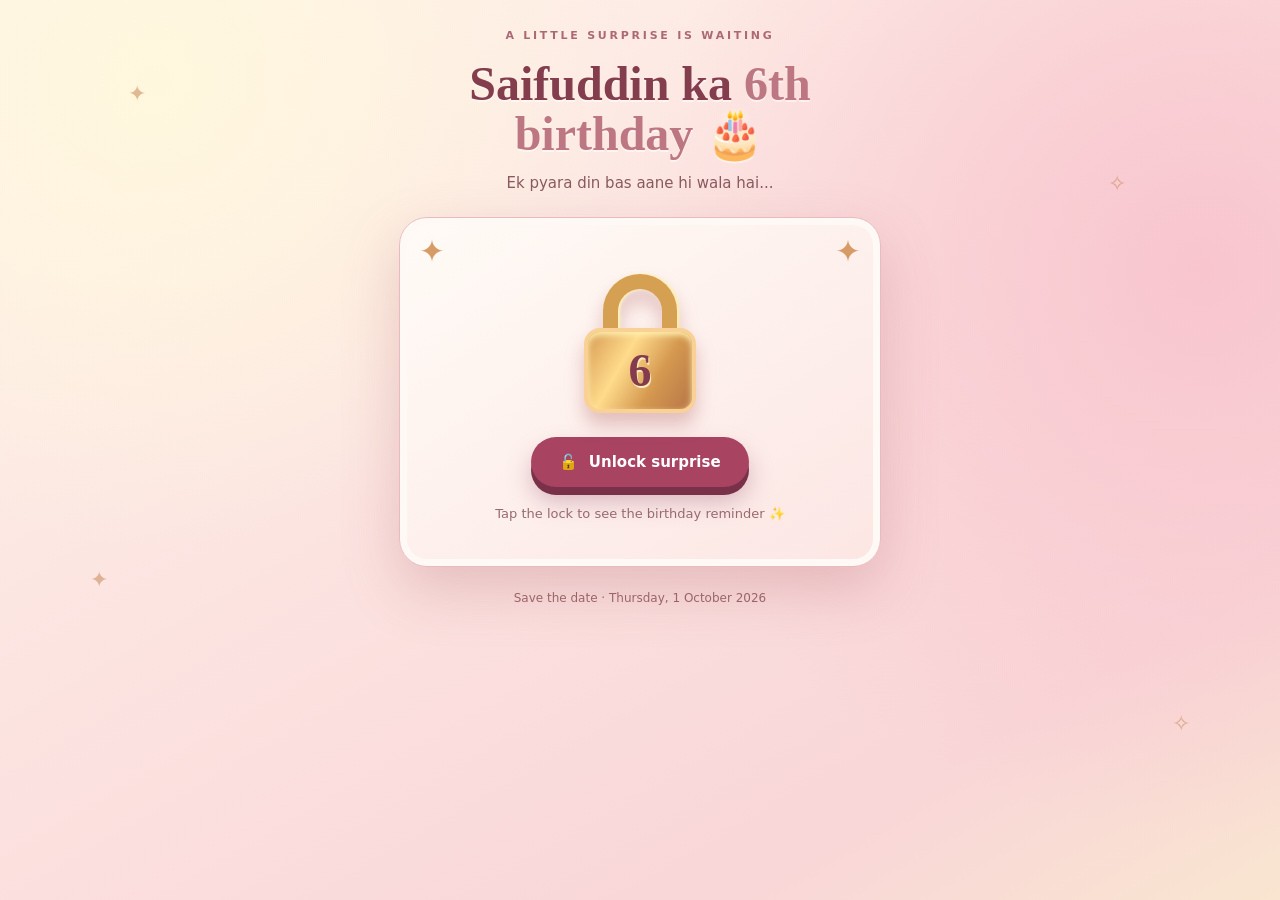
==== reminder.html @ ac8b1160 "Create reminder.html" ====
<!doctype html>
<html lang="en"><head><meta charset="utf-8"><meta name="viewport" content="width=device-width, initial-scale=1"><meta name="theme-color" content="#f7d6ce">
<title>Saifuddin's birthday is coming soon 🎂</title><meta name="description" content="Saifuddin turns 6! 1 October 2026, 5:00 PM, Maimoon Manzil, Nagpur. Tap the lock to open the birthday reminder.">
<meta property="og:type" content="website"><meta property="og:title" content="Saifuddin's 6th birthday is coming soon 🎂"><meta property="og:description" content="Tap to unlock a little birthday surprise · 1 October 2026, 5:00 PM, Nagpur"><meta property="og:image" content="https://burhanuddinraja008-alt.github.io/family-invitations/1-image-ab0e168d.jpg"><meta name="twitter:card" content="summary_large_image">
<style>
:root{font-family:Georgia,'Times New Roman',serif;color:#723740;background:#fcece8}*{box-sizing:border-box}body{margin:0;min-height:100vh;background:radial-gradient(circle at 12% 9%,#fff7dd 0,transparent 34%),radial-gradient(circle at 94% 30%,#f8c5ce 0,transparent 42%),linear-gradient(150deg,#fff4eb,#f9d6d8 80%,#f9e5d0);overflow-x:hidden}.sparkles{position:fixed;inset:0;pointer-events:none;overflow:hidden}.sparkles i{position:absolute;font-style:normal;color:#c78957;opacity:.55;font-size:22px;animation:float 6s ease-in-out infinite}.sparkles i:nth-child(1){top:9%;left:10%}.sparkles i:nth-child(2){top:19%;right:12%;animation-delay:-2s}.sparkles i:nth-child(3){top:63%;left:7%;animation-delay:-4s}.sparkles i:nth-child(4){top:79%;right:7%;animation-delay:-3s}.page{position:relative;width:min(100%,520px);margin:auto;padding:28px 19px 52px;text-align:center}.eyebrow{font:700 11px/1.5 system-ui,sans-serif;letter-spacing:.25em;text-transform:uppercase;color:#ac6974;margin:0 0 14px}.intro{font-size:clamp(30px,9vw,48px);line-height:1.06;color:#843d4c;margin:0;text-shadow:0 2px #fff8}.intro em{font-style:normal;color:#bd7783}.sub{font:500 15px/1.5 system-ui,sans-serif;color:#8a5a60;margin:12px auto 22px}.card{background:linear-gradient(145deg,#fffbf6,#fce6e4);border:1px solid #e9bbc0;border-radius:28px;box-shadow:0 22px 55px #a8536140, inset 0 0 0 7px #fff9f5;padding:25px 20px;position:relative;overflow:hidden;min-height:350px}.card:before,.card:after{content:'✦';position:absolute;color:#d79b65;font-size:31px;top:15px;left:19px}.card:after{left:auto;right:19px}.lock-wrap{height:185px;display:grid;place-items:center;margin:7px auto 2px}.lock{position:relative;width:124px;height:141px;filter:drop-shadow(0 12px 9px #ae606358);transition:transform .7s}.shackle{position:absolute;top:2px;left:25px;width:74px;height:86px;border:15px solid #d6a052;border-bottom:0;border-radius:45px 45px 0 0;box-shadow:inset 2px 0 3px #fff7b7,2px 0 3px #fff1a3;transform-origin:15px 68px;transition:transform .8s cubic-bezier(.2,.8,.2,1)}.body-lock{position:absolute;bottom:0;left:6px;width:112px;height:85px;background:linear-gradient(120deg,#d79b54,#ffdb8c 35%,#d59950 65%,#b87547);border:4px solid #f9d194;border-radius:16px;display:grid;place-items:center;color:#843b4d;font:700 46px Georgia,serif;text-shadow:1px 2px #ffedbb;box-shadow:inset 0 3px 6px #fff0b0}.open-btn{appearance:none;border:0;background:#a84362;color:#fff;padding:16px 28px;border-radius:999px;font:700 15px system-ui,sans-serif;box-shadow:0 8px 0 #783149,0 14px 25px #9b547061;cursor:pointer;min-width:200px}.open-btn:active{transform:translateY(5px);box-shadow:0 3px 0 #783149}.open-btn:focus-visible,.again:focus-visible,.directions:focus-visible{outline:3px solid #842c4d;outline-offset:4px}.hint{font:500 13px/1.5 system-ui,sans-serif;color:#986a6f;margin:17px 0 0}.card.unlocking .shackle{transform:rotate(-39deg)}.card.unlocking .lock{transform:scale(1.1) rotate(-8deg)}.reveal{display:none;animation:rise .75s both}.card.opened{padding:25px 15px 18px}.card.opened .closed{display:none}.card.opened .reveal{display:block}.small{font:700 11px system-ui,sans-serif;letter-spacing:.2em;color:#ac6974;text-transform:uppercase;margin:3px 0 9px}.reveal h2{font-size:clamp(27px,8vw,38px);line-height:1.1;margin:0 0 8px;color:#913e55}.reveal .message{font:500 15px/1.45 system-ui,sans-serif;color:#815361;margin:0 0 16px}.counter{display:flex;justify-content:center;gap:7px;margin:0 0 17px}.unit{min-width:64px;background:#fff7ef;border:1px solid #f0d2c1;border-radius:13px;padding:9px 7px;box-shadow:0 3px 9px #ad6c6330}.unit strong{display:block;font:700 24px/1.1 Georgia,serif;color:#a4495b}.unit span{font:700 9px system-ui,sans-serif;text-transform:uppercase;letter-spacing:.06em;color:#97676b}.poster{display:block;width:100%;max-width:410px;margin:auto;border-radius:15px;box-shadow:0 8px 22px #78394746;background:#f5d2c4;height:auto}.details{font:600 13px/1.6 system-ui,sans-serif;color:#77414c;margin:16px 2px 0}.directions{display:inline-block;margin-top:13px;background:#fff6ec;border:1px solid #d6a871;border-radius:100px;padding:9px 16px;color:#804154;text-decoration:none;font:700 13px system-ui,sans-serif}.again{background:transparent;color:#98616c;border:0;cursor:pointer;font:600 12px system-ui,sans-serif;margin-top:13px;padding:8px}.footer{font:500 12px/1.5 system-ui,sans-serif;color:#99666b;margin:22px 0 0}@keyframes float{50%{transform:translateY(-18px) rotate(20deg)}}@keyframes rise{from{opacity:0;transform:translateY(14px)}to{opacity:1;transform:translateY(0)}}@media(max-width:360px){.page{padding-left:12px;padding-right:12px}.card{padding-left:14px;padding-right:14px}.unit{min-width:58px}}@media(prefers-reduced-motion:reduce){*,*:before,*:after{animation-duration:.01ms!important;transition-duration:.01ms!important}}
</style></head><body><div class="sparkles" aria-hidden="true"><i>✦</i><i>✧</i><i>✦</i><i>✧</i></div><main class="page"><p class="eyebrow">A little surprise is waiting</p><h1 class="intro">Saifuddin ka <em>6th birthday</em> 🎂</h1><p class="sub">Ek pyara din bas aane hi wala hai...</p><section class="card" id="card" aria-label="Birthday reminder"><div class="closed"><div class="lock-wrap"><div class="lock" aria-hidden="true"><div class="shackle"></div><div class="body-lock">6</div></div></div><button class="open-btn" id="open" type="button">🔓 &nbsp;Unlock surprise</button><p class="hint">Tap the lock to see the birthday reminder ✨</p></div><div class="reveal" id="reveal" aria-live="polite"><p class="small">The celebration begins soon</p><h2>Birthday aa raha hai! 🎈</h2><p class="message" id="message">Coming soon · 1 October 2026</p><div class="counter" id="counter" aria-label="Time until birthday party"><div class="unit"><strong id="days">00</strong><span>Days</span></div><div class="unit"><strong id="hours">00</strong><span>Hours</span></div><div class="unit"><strong id="minutes">00</strong><span>Minutes</span></div><div class="unit"><strong id="seconds">00</strong><span>Seconds</span></div></div><img class="poster" src="1-image-ab0e168d.jpg" width="1122" height="1402" alt="Saifuddin's 6th birthday party poster: 1 October 2026, 5:00 PM, Maimoon Manzil, opposite Aadhar Apartment, Mudliar Chowk, Shanti Nagar, Nagpur."><p class="details">1 October 2026 · 5:00 PM<br>Maimoon Manzil, Opp. Aadhar Apartment<br>Mudliar Chowk, Shanti Nagar, Nagpur</p><a class="directions" href="https://www.google.com/maps/search/?api=1&amp;query=Maimoon+Manzil&amp;query_place_id=ChIJHcoeTADH1DsRcspZvFyrG2w" target="_blank" rel="noopener">↗ Directions</a><br><button class="again" id="again" type="button">See the lock again ↺</button></div></section><p class="footer">Save the date · Thursday, 1 October 2026</p></main><script>
const card=document.getElementById('card'),open=document.getElementById('open'),again=document.getElementById('again');open.addEventListener('click',()=>{card.classList.add('unlocking');setTimeout(()=>{card.classList.add('opened');card.classList.remove('unlocking');update()},750)});again.addEventListener('click',()=>{card.classList.remove('opened');open.focus();window.scrollTo({top:0,behavior:'smooth'})});const eventTime=Date.parse('2026-10-01T17:00:00+05:30');function update(){const diff=eventTime-Date.now(),counter=document.getElementById('counter'),message=document.getElementById('message');if(diff<=0){counter.hidden=true;message.textContent='1 October · 5:00 PM · Let the celebration begin! 🎉';return}counter.hidden=false;message.textContent='Coming soon · 1 October 2026, 5:00 PM';let n=Math.floor(diff/1000);for(const [id,mod] of [['seconds',60],['minutes',60],['hours',24],['days',Infinity]]){let val=mod===Infinity?n:n%mod;document.getElementById(id).textContent=String(val).padStart(2,'0');n=Math.floor(n/mod)}}update();setInterval(update,1000);
</script></body></html>
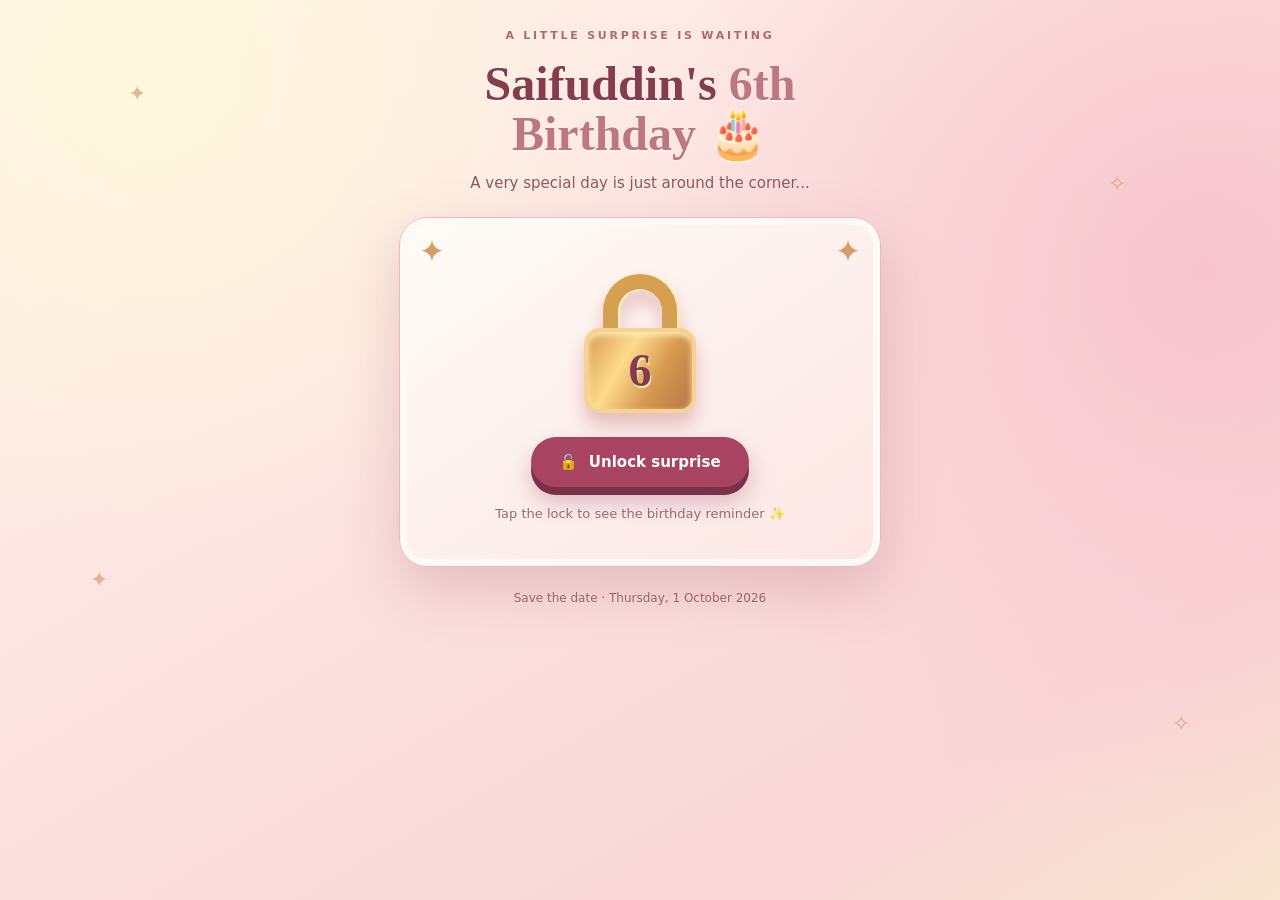
==== commit 203ab5ee: "Translate reminder page text to English" ====
--- a/reminder.html
+++ b/reminder.html
@@ -4,6 +4,7 @@
 <meta property="og:type" content="website"><meta property="og:title" content="Saifuddin's 6th birthday is coming soon 🎂"><meta property="og:description" content="Tap to unlock a little birthday surprise · 1 October 2026, 5:00 PM, Nagpur"><meta property="og:image" content="https://burhanuddinraja008-alt.github.io/family-invitations/1-image-ab0e168d.jpg"><meta name="twitter:card" content="summary_large_image">
 <style>
 :root{font-family:Georgia,'Times New Roman',serif;color:#723740;background:#fcece8}*{box-sizing:border-box}body{margin:0;min-height:100vh;background:radial-gradient(circle at 12% 9%,#fff7dd 0,transparent 34%),radial-gradient(circle at 94% 30%,#f8c5ce 0,transparent 42%),linear-gradient(150deg,#fff4eb,#f9d6d8 80%,#f9e5d0);overflow-x:hidden}.sparkles{position:fixed;inset:0;pointer-events:none;overflow:hidden}.sparkles i{position:absolute;font-style:normal;color:#c78957;opacity:.55;font-size:22px;animation:float 6s ease-in-out infinite}.sparkles i:nth-child(1){top:9%;left:10%}.sparkles i:nth-child(2){top:19%;right:12%;animation-delay:-2s}.sparkles i:nth-child(3){top:63%;left:7%;animation-delay:-4s}.sparkles i:nth-child(4){top:79%;right:7%;animation-delay:-3s}.page{position:relative;width:min(100%,520px);margin:auto;padding:28px 19px 52px;text-align:center}.eyebrow{font:700 11px/1.5 system-ui,sans-serif;letter-spacing:.25em;text-transform:uppercase;color:#ac6974;margin:0 0 14px}.intro{font-size:clamp(30px,9vw,48px);line-height:1.06;color:#843d4c;margin:0;text-shadow:0 2px #fff8}.intro em{font-style:normal;color:#bd7783}.sub{font:500 15px/1.5 system-ui,sans-serif;color:#8a5a60;margin:12px auto 22px}.card{background:linear-gradient(145deg,#fffbf6,#fce6e4);border:1px solid #e9bbc0;border-radius:28px;box-shadow:0 22px 55px #a8536140, inset 0 0 0 7px #fff9f5;padding:25px 20px;position:relative;overflow:hidden;min-height:350px}.card:before,.card:after{content:'✦';position:absolute;color:#d79b65;font-size:31px;top:15px;left:19px}.card:after{left:auto;right:19px}.lock-wrap{height:185px;display:grid;place-items:center;margin:7px auto 2px}.lock{position:relative;width:124px;height:141px;filter:drop-shadow(0 12px 9px #ae606358);transition:transform .7s}.shackle{position:absolute;top:2px;left:25px;width:74px;height:86px;border:15px solid #d6a052;border-bottom:0;border-radius:45px 45px 0 0;box-shadow:inset 2px 0 3px #fff7b7,2px 0 3px #fff1a3;transform-origin:15px 68px;transition:transform .8s cubic-bezier(.2,.8,.2,1)}.body-lock{position:absolute;bottom:0;left:6px;width:112px;height:85px;background:linear-gradient(120deg,#d79b54,#ffdb8c 35%,#d59950 65%,#b87547);border:4px solid #f9d194;border-radius:16px;display:grid;place-items:center;color:#843b4d;font:700 46px Georgia,serif;text-shadow:1px 2px #ffedbb;box-shadow:inset 0 3px 6px #fff0b0}.open-btn{appearance:none;border:0;background:#a84362;color:#fff;padding:16px 28px;border-radius:999px;font:700 15px system-ui,sans-serif;box-shadow:0 8px 0 #783149,0 14px 25px #9b547061;cursor:pointer;min-width:200px}.open-btn:active{transform:translateY(5px);box-shadow:0 3px 0 #783149}.open-btn:focus-visible,.again:focus-visible,.directions:focus-visible{outline:3px solid #842c4d;outline-offset:4px}.hint{font:500 13px/1.5 system-ui,sans-serif;color:#986a6f;margin:17px 0 0}.card.unlocking .shackle{transform:rotate(-39deg)}.card.unlocking .lock{transform:scale(1.1) rotate(-8deg)}.reveal{display:none;animation:rise .75s both}.card.opened{padding:25px 15px 18px}.card.opened .closed{display:none}.card.opened .reveal{display:block}.small{font:700 11px system-ui,sans-serif;letter-spacing:.2em;color:#ac6974;text-transform:uppercase;margin:3px 0 9px}.reveal h2{font-size:clamp(27px,8vw,38px);line-height:1.1;margin:0 0 8px;color:#913e55}.reveal .message{font:500 15px/1.45 system-ui,sans-serif;color:#815361;margin:0 0 16px}.counter{display:flex;justify-content:center;gap:7px;margin:0 0 17px}.unit{min-width:64px;background:#fff7ef;border:1px solid #f0d2c1;border-radius:13px;padding:9px 7px;box-shadow:0 3px 9px #ad6c6330}.unit strong{display:block;font:700 24px/1.1 Georgia,serif;color:#a4495b}.unit span{font:700 9px system-ui,sans-serif;text-transform:uppercase;letter-spacing:.06em;color:#97676b}.poster{display:block;width:100%;max-width:410px;margin:auto;border-radius:15px;box-shadow:0 8px 22px #78394746;background:#f5d2c4;height:auto}.details{font:600 13px/1.6 system-ui,sans-serif;color:#77414c;margin:16px 2px 0}.directions{display:inline-block;margin-top:13px;background:#fff6ec;border:1px solid #d6a871;border-radius:100px;padding:9px 16px;color:#804154;text-decoration:none;font:700 13px system-ui,sans-serif}.again{background:transparent;color:#98616c;border:0;cursor:pointer;font:600 12px system-ui,sans-serif;margin-top:13px;padding:8px}.footer{font:500 12px/1.5 system-ui,sans-serif;color:#99666b;margin:22px 0 0}@keyframes float{50%{transform:translateY(-18px) rotate(20deg)}}@keyframes rise{from{opacity:0;transform:translateY(14px)}to{opacity:1;transform:translateY(0)}}@media(max-width:360px){.page{padding-left:12px;padding-right:12px}.card{padding-left:14px;padding-right:14px}.unit{min-width:58px}}@media(prefers-reduced-motion:reduce){*,*:before,*:after{animation-duration:.01ms!important;transition-duration:.01ms!important}}
-</style></head><body><div class="sparkles" aria-hidden="true"><i>✦</i><i>✧</i><i>✦</i><i>✧</i></div><main class="page"><p class="eyebrow">A little surprise is waiting</p><h1 class="intro">Saifuddin ka <em>6th birthday</em> 🎂</h1><p class="sub">Ek pyara din bas aane hi wala hai...</p><section class="card" id="card" aria-label="Birthday reminder"><div class="closed"><div class="lock-wrap"><div class="lock" aria-hidden="true"><div class="shackle"></div><div class="body-lock">6</div></div></div><button class="open-btn" id="open" type="button">🔓 &nbsp;Unlock surprise</button><p class="hint">Tap the lock to see the birthday reminder ✨</p></div><div class="reveal" id="reveal" aria-live="polite"><p class="small">The celebration begins soon</p><h2>Birthday aa raha hai! 🎈</h2><p class="message" id="message">Coming soon · 1 October 2026</p><div class="counter" id="counter" aria-label="Time until birthday party"><div class="unit"><strong id="days">00</strong><span>Days</span></div><div class="unit"><strong id="hours">00</strong><span>Hours</span></div><div class="unit"><strong id="minutes">00</strong><span>Minutes</span></div><div class="unit"><strong id="seconds">00</strong><span>Seconds</span></div></div><img class="poster" src="1-image-ab0e168d.jpg" width="1122" height="1402" alt="Saifuddin's 6th birthday party poster: 1 October 2026, 5:00 PM, Maimoon Manzil, opposite Aadhar Apartment, Mudliar Chowk, Shanti Nagar, Nagpur."><p class="details">1 October 2026 · 5:00 PM<br>Maimoon Manzil, Opp. Aadhar Apartment<br>Mudliar Chowk, Shanti Nagar, Nagpur</p><a class="directions" href="https://www.google.com/maps/search/?api=1&amp;query=Maimoon+Manzil&amp;query_place_id=ChIJHcoeTADH1DsRcspZvFyrG2w" target="_blank" rel="noopener">↗ Directions</a><br><button class="again" id="again" type="button">See the lock again ↺</button></div></section><p class="footer">Save the date · Thursday, 1 October 2026</p></main><script>
+</style></head><body><div class="sparkles" aria-hidden="true"><i>✦</i><i>✧</i><i>✦</i><i>✧</i></div><main class="page"><p class="eyebrow">A little surprise is waiting</p><h1 class="intro">Saifuddin's <em>6th Birthday</em> 🎂</h1><p class="sub">A very special day is just around the corner...</p><section class="card" id="card" aria-label="Birthday reminder"><div class="closed"><div class="lock-wrap"><div class="lock" aria-hidden="true"><div class="shackle"></div><div class="body-lock">6</div></div></div><button class="open-btn" id="open" type="button">🔓 &nbsp;Unlock surprise</button><p class="hint">Tap the lock to see the birthday reminder ✨</p></div><div class="reveal" id="reveal" aria-live="polite"><p class="small">The celebration begins soon</p><h2>The birthday is almost here! 🎈</h2><p class="message" id="message">Coming soon · 1 October 2026</p><div class="counter" id="counter" aria-label="Time until birthday party"><div class="unit"><strong id="days">00</strong><span>Days</span></div><div class="unit"><strong id="hours">00</strong><span>Hours</span></div><div class="unit"><strong id="minutes">00</strong><span>Minutes</span></div><div class="unit"><strong id="seconds">00</strong><span>Seconds</span></div></div><img class="poster" src="1-image-ab0e168d.jpg" width="1122" height="1402" alt="Saifuddin's 6th birthday party poster: 1 October 2026, 5:00 PM, Maimoon Manzil, opposite Aadhar Apartment, Mudliar Chowk, Shanti Nagar, Nagpur."><p class="details">1 October 2026 · 5:00 PM<br>Maimoon Manzil, Opp. Aadhar Apartment<br>Mudliar Chowk, Shanti Nagar, Nagpur</p><a class="directions" href="https://www.google.com/maps/search/?api=1&amp;query=Maimoon+Manzil&amp;query_place_id=ChIJHcoeTADH1DsRcspZvFyrG2w" target="_blank" rel="noopener">↗ Directions</a><br><button class="again" id="again" type="button">See the lock again ↺</button></div></section><p class="footer">Save the date · Thursday, 1 October 2026</p></main><script>
 const card=document.getElementById('card'),open=document.getElementById('open'),again=document.getElementById('again');open.addEventListener('click',()=>{card.classList.add('unlocking');setTimeout(()=>{card.classList.add('opened');card.classList.remove('unlocking');update()},750)});again.addEventListener('click',()=>{card.classList.remove('opened');open.focus();window.scrollTo({top:0,behavior:'smooth'})});const eventTime=Date.parse('2026-10-01T17:00:00+05:30');function update(){const diff=eventTime-Date.now(),counter=document.getElementById('counter'),message=document.getElementById('message');if(diff<=0){counter.hidden=true;message.textContent='1 October · 5:00 PM · Let the celebration begin! 🎉';return}counter.hidden=false;message.textContent='Coming soon · 1 October 2026, 5:00 PM';let n=Math.floor(diff/1000);for(const [id,mod] of [['seconds',60],['minutes',60],['hours',24],['days',Infinity]]){let val=mod===Infinity?n:n%mod;document.getElementById(id).textContent=String(val).padStart(2,'0');n=Math.floor(n/mod)}}update();setInterval(update,1000);
 </script></body></html>
+
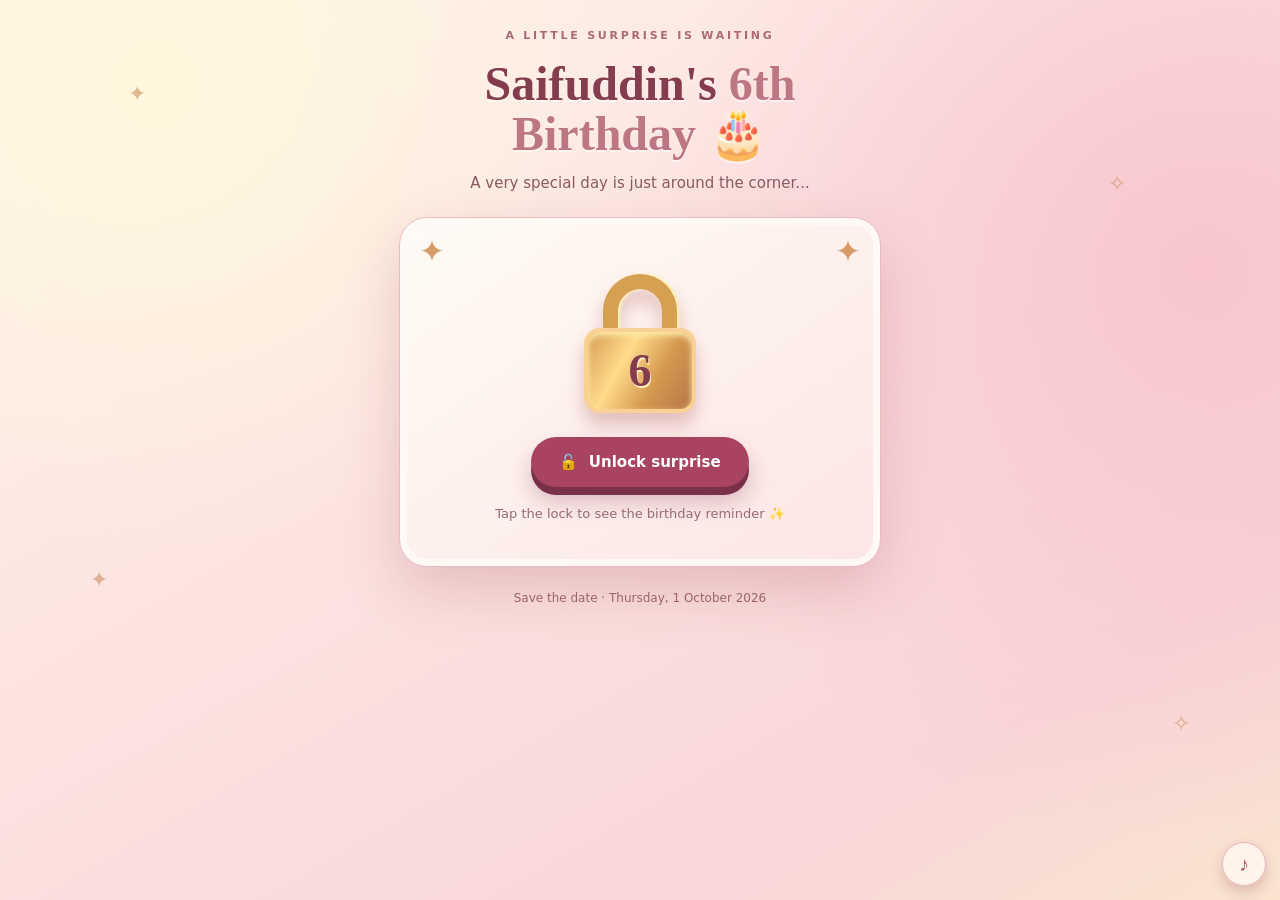
==== commit c24bfdfa: "Add birthday song to reminder page" ====
--- a/reminder.html
+++ b/reminder.html
@@ -3,8 +3,9 @@
 <title>Saifuddin's birthday is coming soon 🎂</title><meta name="description" content="Saifuddin turns 6! 1 October 2026, 5:00 PM, Maimoon Manzil, Nagpur. Tap the lock to open the birthday reminder.">
 <meta property="og:type" content="website"><meta property="og:title" content="Saifuddin's 6th birthday is coming soon 🎂"><meta property="og:description" content="Tap to unlock a little birthday surprise · 1 October 2026, 5:00 PM, Nagpur"><meta property="og:image" content="https://burhanuddinraja008-alt.github.io/family-invitations/1-image-ab0e168d.jpg"><meta name="twitter:card" content="summary_large_image">
 <style>
-:root{font-family:Georgia,'Times New Roman',serif;color:#723740;background:#fcece8}*{box-sizing:border-box}body{margin:0;min-height:100vh;background:radial-gradient(circle at 12% 9%,#fff7dd 0,transparent 34%),radial-gradient(circle at 94% 30%,#f8c5ce 0,transparent 42%),linear-gradient(150deg,#fff4eb,#f9d6d8 80%,#f9e5d0);overflow-x:hidden}.sparkles{position:fixed;inset:0;pointer-events:none;overflow:hidden}.sparkles i{position:absolute;font-style:normal;color:#c78957;opacity:.55;font-size:22px;animation:float 6s ease-in-out infinite}.sparkles i:nth-child(1){top:9%;left:10%}.sparkles i:nth-child(2){top:19%;right:12%;animation-delay:-2s}.sparkles i:nth-child(3){top:63%;left:7%;animation-delay:-4s}.sparkles i:nth-child(4){top:79%;right:7%;animation-delay:-3s}.page{position:relative;width:min(100%,520px);margin:auto;padding:28px 19px 52px;text-align:center}.eyebrow{font:700 11px/1.5 system-ui,sans-serif;letter-spacing:.25em;text-transform:uppercase;color:#ac6974;margin:0 0 14px}.intro{font-size:clamp(30px,9vw,48px);line-height:1.06;color:#843d4c;margin:0;text-shadow:0 2px #fff8}.intro em{font-style:normal;color:#bd7783}.sub{font:500 15px/1.5 system-ui,sans-serif;color:#8a5a60;margin:12px auto 22px}.card{background:linear-gradient(145deg,#fffbf6,#fce6e4);border:1px solid #e9bbc0;border-radius:28px;box-shadow:0 22px 55px #a8536140, inset 0 0 0 7px #fff9f5;padding:25px 20px;position:relative;overflow:hidden;min-height:350px}.card:before,.card:after{content:'✦';position:absolute;color:#d79b65;font-size:31px;top:15px;left:19px}.card:after{left:auto;right:19px}.lock-wrap{height:185px;display:grid;place-items:center;margin:7px auto 2px}.lock{position:relative;width:124px;height:141px;filter:drop-shadow(0 12px 9px #ae606358);transition:transform .7s}.shackle{position:absolute;top:2px;left:25px;width:74px;height:86px;border:15px solid #d6a052;border-bottom:0;border-radius:45px 45px 0 0;box-shadow:inset 2px 0 3px #fff7b7,2px 0 3px #fff1a3;transform-origin:15px 68px;transition:transform .8s cubic-bezier(.2,.8,.2,1)}.body-lock{position:absolute;bottom:0;left:6px;width:112px;height:85px;background:linear-gradient(120deg,#d79b54,#ffdb8c 35%,#d59950 65%,#b87547);border:4px solid #f9d194;border-radius:16px;display:grid;place-items:center;color:#843b4d;font:700 46px Georgia,serif;text-shadow:1px 2px #ffedbb;box-shadow:inset 0 3px 6px #fff0b0}.open-btn{appearance:none;border:0;background:#a84362;color:#fff;padding:16px 28px;border-radius:999px;font:700 15px system-ui,sans-serif;box-shadow:0 8px 0 #783149,0 14px 25px #9b547061;cursor:pointer;min-width:200px}.open-btn:active{transform:translateY(5px);box-shadow:0 3px 0 #783149}.open-btn:focus-visible,.again:focus-visible,.directions:focus-visible{outline:3px solid #842c4d;outline-offset:4px}.hint{font:500 13px/1.5 system-ui,sans-serif;color:#986a6f;margin:17px 0 0}.card.unlocking .shackle{transform:rotate(-39deg)}.card.unlocking .lock{transform:scale(1.1) rotate(-8deg)}.reveal{display:none;animation:rise .75s both}.card.opened{padding:25px 15px 18px}.card.opened .closed{display:none}.card.opened .reveal{display:block}.small{font:700 11px system-ui,sans-serif;letter-spacing:.2em;color:#ac6974;text-transform:uppercase;margin:3px 0 9px}.reveal h2{font-size:clamp(27px,8vw,38px);line-height:1.1;margin:0 0 8px;color:#913e55}.reveal .message{font:500 15px/1.45 system-ui,sans-serif;color:#815361;margin:0 0 16px}.counter{display:flex;justify-content:center;gap:7px;margin:0 0 17px}.unit{min-width:64px;background:#fff7ef;border:1px solid #f0d2c1;border-radius:13px;padding:9px 7px;box-shadow:0 3px 9px #ad6c6330}.unit strong{display:block;font:700 24px/1.1 Georgia,serif;color:#a4495b}.unit span{font:700 9px system-ui,sans-serif;text-transform:uppercase;letter-spacing:.06em;color:#97676b}.poster{display:block;width:100%;max-width:410px;margin:auto;border-radius:15px;box-shadow:0 8px 22px #78394746;background:#f5d2c4;height:auto}.details{font:600 13px/1.6 system-ui,sans-serif;color:#77414c;margin:16px 2px 0}.directions{display:inline-block;margin-top:13px;background:#fff6ec;border:1px solid #d6a871;border-radius:100px;padding:9px 16px;color:#804154;text-decoration:none;font:700 13px system-ui,sans-serif}.again{background:transparent;color:#98616c;border:0;cursor:pointer;font:600 12px system-ui,sans-serif;margin-top:13px;padding:8px}.footer{font:500 12px/1.5 system-ui,sans-serif;color:#99666b;margin:22px 0 0}@keyframes float{50%{transform:translateY(-18px) rotate(20deg)}}@keyframes rise{from{opacity:0;transform:translateY(14px)}to{opacity:1;transform:translateY(0)}}@media(max-width:360px){.page{padding-left:12px;padding-right:12px}.card{padding-left:14px;padding-right:14px}.unit{min-width:58px}}@media(prefers-reduced-motion:reduce){*,*:before,*:after{animation-duration:.01ms!important;transition-duration:.01ms!important}}
-</style></head><body><div class="sparkles" aria-hidden="true"><i>✦</i><i>✧</i><i>✦</i><i>✧</i></div><main class="page"><p class="eyebrow">A little surprise is waiting</p><h1 class="intro">Saifuddin's <em>6th Birthday</em> 🎂</h1><p class="sub">A very special day is just around the corner...</p><section class="card" id="card" aria-label="Birthday reminder"><div class="closed"><div class="lock-wrap"><div class="lock" aria-hidden="true"><div class="shackle"></div><div class="body-lock">6</div></div></div><button class="open-btn" id="open" type="button">🔓 &nbsp;Unlock surprise</button><p class="hint">Tap the lock to see the birthday reminder ✨</p></div><div class="reveal" id="reveal" aria-live="polite"><p class="small">The celebration begins soon</p><h2>The birthday is almost here! 🎈</h2><p class="message" id="message">Coming soon · 1 October 2026</p><div class="counter" id="counter" aria-label="Time until birthday party"><div class="unit"><strong id="days">00</strong><span>Days</span></div><div class="unit"><strong id="hours">00</strong><span>Hours</span></div><div class="unit"><strong id="minutes">00</strong><span>Minutes</span></div><div class="unit"><strong id="seconds">00</strong><span>Seconds</span></div></div><img class="poster" src="1-image-ab0e168d.jpg" width="1122" height="1402" alt="Saifuddin's 6th birthday party poster: 1 October 2026, 5:00 PM, Maimoon Manzil, opposite Aadhar Apartment, Mudliar Chowk, Shanti Nagar, Nagpur."><p class="details">1 October 2026 · 5:00 PM<br>Maimoon Manzil, Opp. Aadhar Apartment<br>Mudliar Chowk, Shanti Nagar, Nagpur</p><a class="directions" href="https://www.google.com/maps/search/?api=1&amp;query=Maimoon+Manzil&amp;query_place_id=ChIJHcoeTADH1DsRcspZvFyrG2w" target="_blank" rel="noopener">↗ Directions</a><br><button class="again" id="again" type="button">See the lock again ↺</button></div></section><p class="footer">Save the date · Thursday, 1 October 2026</p></main><script>
-const card=document.getElementById('card'),open=document.getElementById('open'),again=document.getElementById('again');open.addEventListener('click',()=>{card.classList.add('unlocking');setTimeout(()=>{card.classList.add('opened');card.classList.remove('unlocking');update()},750)});again.addEventListener('click',()=>{card.classList.remove('opened');open.focus();window.scrollTo({top:0,behavior:'smooth'})});const eventTime=Date.parse('2026-10-01T17:00:00+05:30');function update(){const diff=eventTime-Date.now(),counter=document.getElementById('counter'),message=document.getElementById('message');if(diff<=0){counter.hidden=true;message.textContent='1 October · 5:00 PM · Let the celebration begin! 🎉';return}counter.hidden=false;message.textContent='Coming soon · 1 October 2026, 5:00 PM';let n=Math.floor(diff/1000);for(const [id,mod] of [['seconds',60],['minutes',60],['hours',24],['days',Infinity]]){let val=mod===Infinity?n:n%mod;document.getElementById(id).textContent=String(val).padStart(2,'0');n=Math.floor(n/mod)}}update();setInterval(update,1000);
+:root{font-family:Georgia,'Times New Roman',serif;color:#723740;background:#fcece8}*{box-sizing:border-box}body{margin:0;min-height:100vh;background:radial-gradient(circle at 12% 9%,#fff7dd 0,transparent 34%),radial-gradient(circle at 94% 30%,#f8c5ce 0,transparent 42%),linear-gradient(150deg,#fff4eb,#f9d6d8 80%,#f9e5d0);overflow-x:hidden}.sparkles{position:fixed;inset:0;pointer-events:none;overflow:hidden}.sparkles i{position:absolute;font-style:normal;color:#c78957;opacity:.55;font-size:22px;animation:float 6s ease-in-out infinite}.sparkles i:nth-child(1){top:9%;left:10%}.sparkles i:nth-child(2){top:19%;right:12%;animation-delay:-2s}.sparkles i:nth-child(3){top:63%;left:7%;animation-delay:-4s}.sparkles i:nth-child(4){top:79%;right:7%;animation-delay:-3s}.page{position:relative;width:min(100%,520px);margin:auto;padding:28px 19px 52px;text-align:center}.eyebrow{font:700 11px/1.5 system-ui,sans-serif;letter-spacing:.25em;text-transform:uppercase;color:#ac6974;margin:0 0 14px}.intro{font-size:clamp(30px,9vw,48px);line-height:1.06;color:#843d4c;margin:0;text-shadow:0 2px #fff8}.intro em{font-style:normal;color:#bd7783}.sub{font:500 15px/1.5 system-ui,sans-serif;color:#8a5a60;margin:12px auto 22px}.card{background:linear-gradient(145deg,#fffbf6,#fce6e4);border:1px solid #e9bbc0;border-radius:28px;box-shadow:0 22px 55px #a8536140, inset 0 0 0 7px #fff9f5;padding:25px 20px;position:relative;overflow:hidden;min-height:350px}.card:before,.card:after{content:'✦';position:absolute;color:#d79b65;font-size:31px;top:15px;left:19px}.card:after{left:auto;right:19px}.lock-wrap{height:185px;display:grid;place-items:center;margin:7px auto 2px}.lock{position:relative;width:124px;height:141px;filter:drop-shadow(0 12px 9px #ae606358);transition:transform .7s}.shackle{position:absolute;top:2px;left:25px;width:74px;height:86px;border:15px solid #d6a052;border-bottom:0;border-radius:45px 45px 0 0;box-shadow:inset 2px 0 3px #fff7b7,2px 0 3px #fff1a3;transform-origin:15px 68px;transition:transform .8s cubic-bezier(.2,.8,.2,1)}.body-lock{position:absolute;bottom:0;left:6px;width:112px;height:85px;background:linear-gradient(120deg,#d79b54,#ffdb8c 35%,#d59950 65%,#b87547);border:4px solid #f9d194;border-radius:16px;display:grid;place-items:center;color:#843b4d;font:700 46px Georgia,serif;text-shadow:1px 2px #ffedbb;box-shadow:inset 0 3px 6px #fff0b0}.open-btn{appearance:none;border:0;background:#a84362;color:#fff;padding:16px 28px;border-radius:999px;font:700 15px system-ui,sans-serif;box-shadow:0 8px 0 #783149,0 14px 25px #9b547061;cursor:pointer;min-width:200px}.open-btn:active{transform:translateY(5px);box-shadow:0 3px 0 #783149}.open-btn:focus-visible,.again:focus-visible,.directions:focus-visible{outline:3px solid #842c4d;outline-offset:4px}.hint{font:500 13px/1.5 system-ui,sans-serif;color:#986a6f;margin:17px 0 0}.card.unlocking .shackle{transform:rotate(-39deg)}.card.unlocking .lock{transform:scale(1.1) rotate(-8deg)}.reveal{display:none;animation:rise .75s both}.card.opened{padding:25px 15px 18px}.card.opened .closed{display:none}.card.opened .reveal{display:block}.small{font:700 11px system-ui,sans-serif;letter-spacing:.2em;color:#ac6974;text-transform:uppercase;margin:3px 0 9px}.reveal h2{font-size:clamp(27px,8vw,38px);line-height:1.1;margin:0 0 8px;color:#913e55}.reveal .message{font:500 15px/1.45 system-ui,sans-serif;color:#815361;margin:0 0 16px}.counter{display:flex;justify-content:center;gap:7px;margin:0 0 17px}.unit{min-width:64px;background:#fff7ef;border:1px solid #f0d2c1;border-radius:13px;padding:9px 7px;box-shadow:0 3px 9px #ad6c6330}.unit strong{display:block;font:700 24px/1.1 Georgia,serif;color:#a4495b}.unit span{font:700 9px system-ui,sans-serif;text-transform:uppercase;letter-spacing:.06em;color:#97676b}.poster{display:block;width:100%;max-width:410px;margin:auto;border-radius:15px;box-shadow:0 8px 22px #78394746;background:#f5d2c4;height:auto}.details{font:600 13px/1.6 system-ui,sans-serif;color:#77414c;margin:16px 2px 0}.directions{display:inline-block;margin-top:13px;background:#fff6ec;border:1px solid #d6a871;border-radius:100px;padding:9px 16px;color:#804154;text-decoration:none;font:700 13px system-ui,sans-serif}.again{background:transparent;color:#98616c;border:0;cursor:pointer;font:600 12px system-ui,sans-serif;margin-top:13px;padding:8px}.footer{font:500 12px/1.5 system-ui,sans-serif;color:#99666b;margin:22px 0 0}@keyframes float{50%{transform:translateY(-18px) rotate(20deg)}}@keyframes rise{from{opacity:0;transform:translateY(14px)}to{opacity:1;transform:translateY(0)}}.music{position:fixed;right:14px;bottom:14px;z-index:5;width:44px;height:44px;border-radius:50%;border:1px solid #e0b1b8;background:#fff7eff2;color:#a4495b;font-size:20px;cursor:pointer;box-shadow:0 6px 14px #a8536155;opacity:.9}.music.on{background:#a84362;color:#fff}@media(max-width:360px){.page{padding-left:12px;padding-right:12px}.card{padding-left:14px;padding-right:14px}.unit{min-width:58px}}@media(prefers-reduced-motion:reduce){*,*:before,*:after{animation-duration:.01ms!important;transition-duration:.01ms!important}}
+</style></head><body><div class="sparkles" aria-hidden="true"><i>✦</i><i>✧</i><i>✦</i><i>✧</i></div><main class="page"><p class="eyebrow">A little surprise is waiting</p><h1 class="intro">Saifuddin's <em>6th Birthday</em> 🎂</h1><p class="sub">A very special day is just around the corner...</p><section class="card" id="card" aria-label="Birthday reminder"><div class="closed"><div class="lock-wrap"><div class="lock" aria-hidden="true"><div class="shackle"></div><div class="body-lock">6</div></div></div><button class="open-btn" id="open" type="button">🔓 &nbsp;Unlock surprise</button><p class="hint">Tap the lock to see the birthday reminder ✨</p></div><div class="reveal" id="reveal" aria-live="polite"><p class="small">The celebration begins soon</p><h2>The birthday is almost here! 🎈</h2><p class="message" id="message">Coming soon · 1 October 2026</p><div class="counter" id="counter" aria-label="Time until birthday party"><div class="unit"><strong id="days">00</strong><span>Days</span></div><div class="unit"><strong id="hours">00</strong><span>Hours</span></div><div class="unit"><strong id="minutes">00</strong><span>Minutes</span></div><div class="unit"><strong id="seconds">00</strong><span>Seconds</span></div></div><img class="poster" src="1-image-ab0e168d.jpg" width="1122" height="1402" alt="Saifuddin's 6th birthday party poster: 1 October 2026, 5:00 PM, Maimoon Manzil, opposite Aadhar Apartment, Mudliar Chowk, Shanti Nagar, Nagpur."><p class="details">1 October 2026 · 5:00 PM<br>Maimoon Manzil, Opp. Aadhar Apartment<br>Mudliar Chowk, Shanti Nagar, Nagpur</p><a class="directions" href="https://www.google.com/maps/search/?api=1&amp;query=Maimoon+Manzil&amp;query_place_id=ChIJHcoeTADH1DsRcspZvFyrG2w" target="_blank" rel="noopener">↗ Directions</a><br><button class="again" id="again" type="button">See the lock again ↺</button></div></section><p class="footer">Save the date · Thursday, 1 October 2026</p></main><button id="music" class="music" aria-label="Play music" title="Play music">♪</button><audio id="song" loop preload="none" src="song.mp3"></audio><script>
+const card=document.getElementById('card'),open=document.getElementById('open'),again=document.getElementById('again');const song=document.getElementById('song'),music=document.getElementById('music');function playSong(){if(!song.paused)return;const a=song.play();if(a&&a.catch)a.catch(()=>musicState())}function musicState(){const on=!song.paused;music.textContent=on?'♫':'♪';music.classList.toggle('on',on);music.setAttribute('aria-label',on?'Pause music':'Play music')}['play','pause','error'].forEach(e=>song.addEventListener(e,musicState));music.addEventListener('click',()=>{song.paused?playSong():song.pause()});open.addEventListener('click',()=>{playSong();card.classList.add('unlocking');setTimeout(()=>{card.classList.add('opened');card.classList.remove('unlocking');update()},750)});again.addEventListener('click',()=>{card.classList.remove('opened');open.focus();window.scrollTo({top:0,behavior:'smooth'})});const eventTime=Date.parse('2026-10-01T17:00:00+05:30');function update(){const diff=eventTime-Date.now(),counter=document.getElementById('counter'),message=document.getElementById('message');if(diff<=0){counter.hidden=true;message.textContent='1 October · 5:00 PM · Let the celebration begin! 🎉';return}counter.hidden=false;message.textContent='Coming soon · 1 October 2026, 5:00 PM';let n=Math.floor(diff/1000);for(const [id,mod] of [['seconds',60],['minutes',60],['hours',24],['days',Infinity]]){let val=mod===Infinity?n:n%mod;document.getElementById(id).textContent=String(val).padStart(2,'0');n=Math.floor(n/mod)}}update();setInterval(update,1000);
 </script></body></html>
 
+
